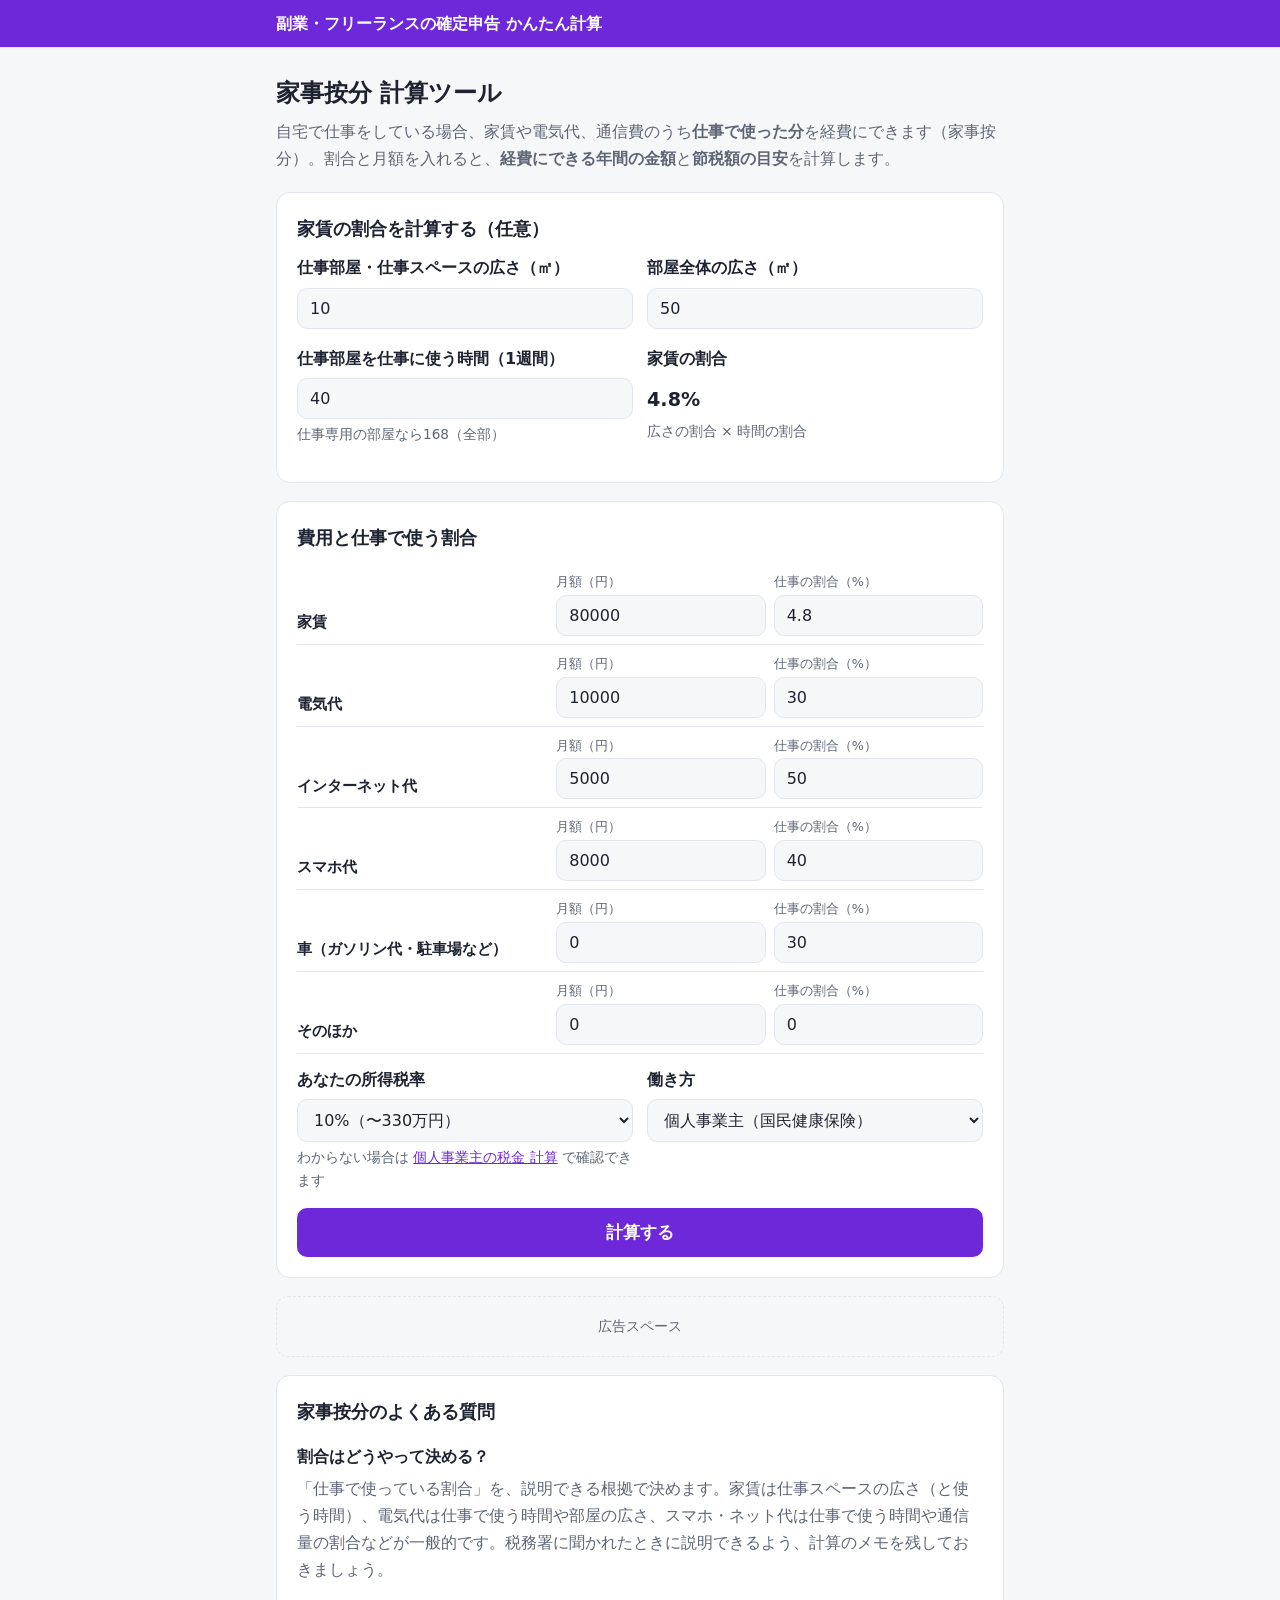
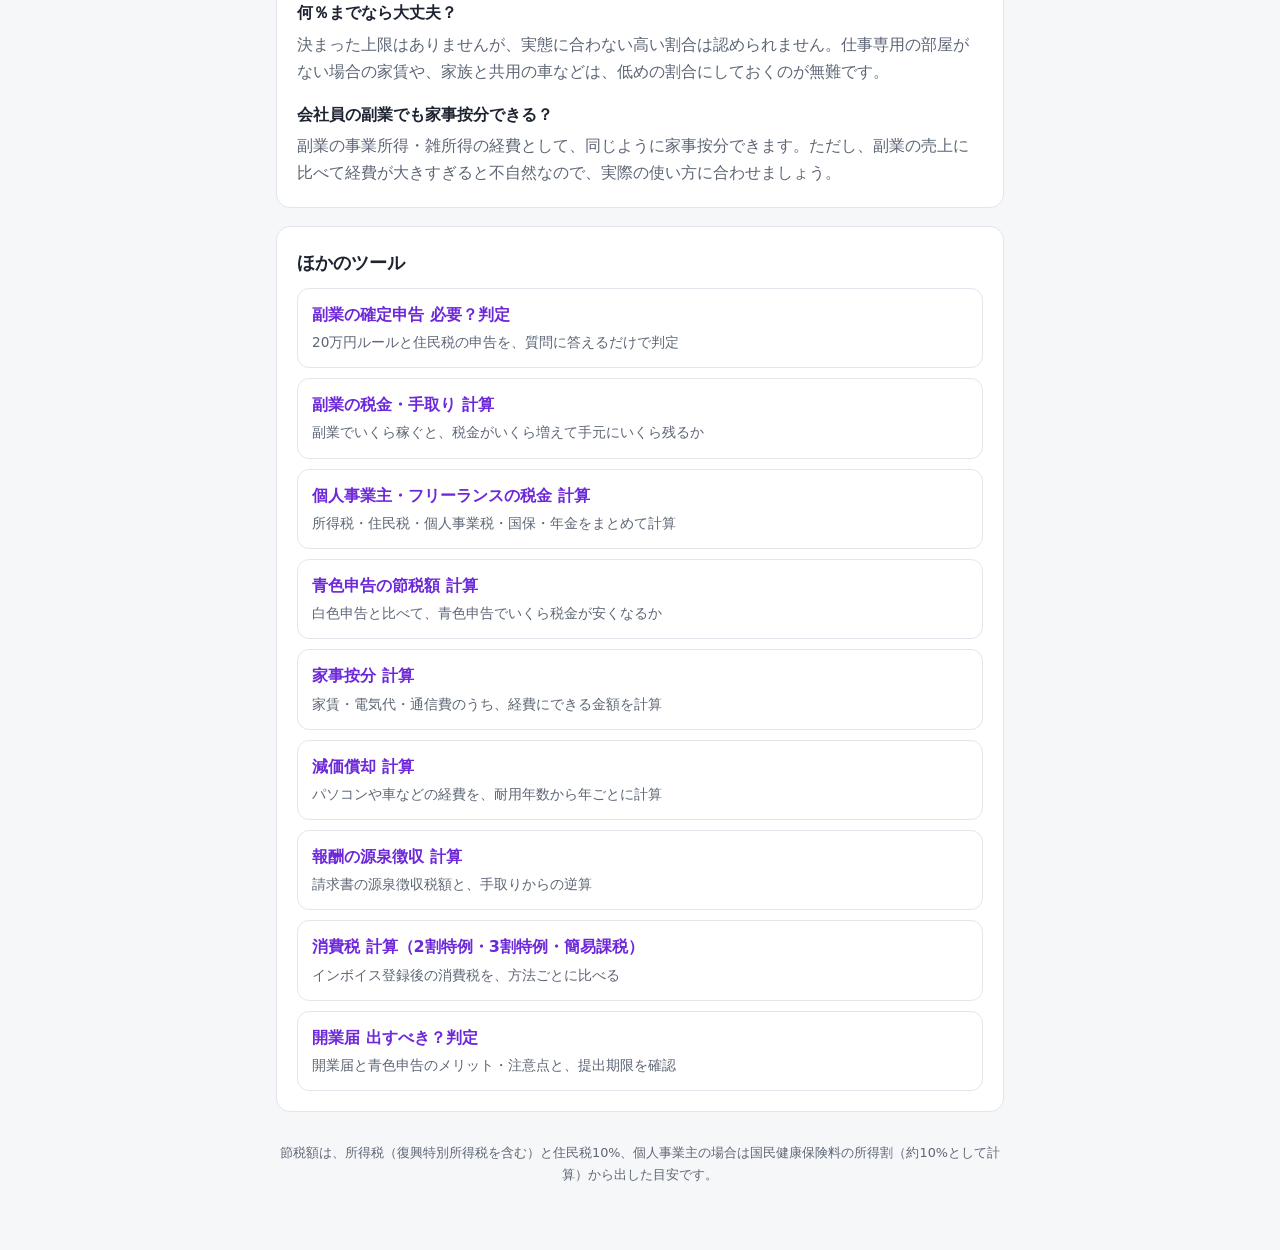
==== anbun/index.html @ 6773a240 "副業・フリーランスの確定申告 かんたん計算を公開（9ツール） Co-Authored-By: Claude Opus 5.5 <noreply@anthropic.com>" ====
<!doctype html>
<html lang="ja">
<head>
<meta charset="utf-8">
<meta name="viewport" content="width=device-width, initial-scale=1">
<title>家事按分 計算ツール｜家賃・電気代・通信費のうち経費にできる金額と節税額</title>
<meta name="description" content="自宅で仕事をする個人事業主・フリーランス・副業の人向け。家賃・電気代・スマホ・ネット代などの家事按分の割合と、経費にできる年間の金額、節税額の目安を計算します。家賃の面積の割合・時間の割合の計算にも対応。">
<link rel="canonical" href="https://harryquad.github.io/kakutei/anbun/">
<link rel="stylesheet" href="../assets/style.css">
<style>
.it{display:grid;grid-template-columns:1.2fr 1fr 1fr;gap:8px;align-items:end;padding:8px 0;border-bottom:1px solid var(--line)}
.it label{font-size:.8rem;font-weight:500;color:var(--muted);margin-bottom:2px}
.it b{font-size:.95rem}
@media (max-width:520px){.it{grid-template-columns:1fr 1fr}.it b{grid-column:1/3}}
</style>
</head>
<body>
<header class="site-header"><div><a href="/kakutei/">副業・フリーランスの確定申告 かんたん計算</a></div></header>
<div class="wrap">
  <h1>家事按分 計算ツール</h1>
  <p class="lead">自宅で仕事をしている場合、家賃や電気代、通信費のうち<strong>仕事で使った分</strong>を経費にできます（家事按分）。割合と月額を入れると、<strong>経費にできる年間の金額</strong>と<strong>節税額の目安</strong>を計算します。</p>

  <div class="card">
    <h2>家賃の割合を計算する（任意）</h2>
    <div class="row">
      <div class="field"><label for="area">仕事部屋・仕事スペースの広さ（㎡）</label><input type="number" id="area" min="0" value="10"></div>
      <div class="field"><label for="total">部屋全体の広さ（㎡）</label><input type="number" id="total" min="0" value="50"></div>
    </div>
    <div class="row">
      <div class="field"><label for="hours">仕事部屋を仕事に使う時間（1週間）</label><input type="number" id="hours" min="0" max="168" value="40">
        <div class="hint">仕事専用の部屋なら168（全部）</div></div>
      <div class="field"><label>家賃の割合</label><div id="rentRate" style="font-size:1.2rem;font-weight:700;padding-top:6px"></div>
        <div class="hint">広さの割合 × 時間の割合</div></div>
    </div>
  </div>

  <div class="card">
    <h2>費用と仕事で使う割合</h2>
    <div id="items"></div>
    <div class="row" style="margin-top:12px">
      <div class="field"><label for="rate">あなたの所得税率</label>
        <select id="rate"><option value="0.05">5%（課税所得195万円以下）</option><option value="0.1" selected>10%（〜330万円）</option><option value="0.2">20%（〜695万円）</option><option value="0.23">23%（〜900万円）</option><option value="0.33">33%（〜1,800万円）</option></select>
        <div class="hint">わからない場合は <a href="/kakutei/jigyo-zei/">個人事業主の税金 計算</a> で確認できます</div></div>
      <div class="field"><label for="who">働き方</label>
        <select id="who"><option value="free">個人事業主（国民健康保険）</option><option value="side">会社員の副業</option></select></div>
    </div>
    <button id="calc">計算する</button>
  </div>

  <div class="card" id="result" hidden></div>

  <div class="ad">広告スペース</div>

  <div class="card faq">
    <h2>家事按分のよくある質問</h2>
    <h3>割合はどうやって決める？</h3>
    <p>「仕事で使っている割合」を、説明できる根拠で決めます。家賃は仕事スペースの広さ（と使う時間）、電気代は仕事で使う時間や部屋の広さ、スマホ・ネット代は仕事で使う時間や通信量の割合などが一般的です。税務署に聞かれたときに説明できるよう、計算のメモを残しておきましょう。</p>
    <h3>何％までなら大丈夫？</h3>
    <p>決まった上限はありませんが、実態に合わない高い割合は認められません。仕事専用の部屋がない場合の家賃や、家族と共用の車などは、低めの割合にしておくのが無難です。</p>
    <h3>会社員の副業でも家事按分できる？</h3>
    <p>副業の事業所得・雑所得の経費として、同じように家事按分できます。ただし、副業の売上に比べて経費が大きすぎると不自然なので、実際の使い方に合わせましょう。</p>
  </div>

  <div class="card" id="related"></div>

  <footer>節税額は、所得税（復興特別所得税を含む）と住民税10%、個人事業主の場合は国民健康保険料の所得割（約10%として計算）から出した目安です。</footer>
</div>

<script src="../assets/site.js"></script>
<script src="../assets/calc.js"></script>
<script>
const $ = id => document.getElementById(id);
const ITEMS = [
  ["rent", "家賃", 80000, "rent"], ["elec", "電気代", 10000, 30], ["net", "インターネット代", 5000, 50],
  ["phone", "スマホ代", 8000, 40], ["car", "車（ガソリン代・駐車場など）", 0, 30], ["other", "そのほか", 0, 0],
];
$("items").innerHTML = ITEMS.map(([id, name, amt, r]) => `
  <div class="it"><b>${name}</b>
    <div><label for="${id}A">月額（円）</label><input type="number" id="${id}A" min="0" value="${amt}"></div>
    <div><label for="${id}R">仕事の割合（%）</label><input type="number" id="${id}R" min="0" max="100" value="${r === "rent" ? 0 : r}"></div>
  </div>`).join("");

function rentRate() {
  const a = num("area"), t = num("total"), h = Math.min(168, num("hours"));
  const r = t ? Math.min(1, a / t) * (h / 168) : 0;
  $("rentRate").textContent = (r * 100).toFixed(1) + "%";
  $("rentR").value = (r * 100).toFixed(1);
  return r;
}
["area", "total", "hours"].forEach(id => $(id).addEventListener("input", rentRate));
rentRate();

function calc() {
  const out = $("result");
  out.hidden = false;
  const rows = ITEMS.map(([id, name]) => {
    const monthly = num(id + "A"), rate = Math.min(100, num(id + "R")) / 100;
    return { name, monthly, rate, year: Math.floor(monthly * 12 * rate) };
  }).filter(r => r.monthly > 0);
  const total = rows.reduce((s, r) => s + r.year, 0);
  const rate = Number($("rate").value);
  const free = $("who").value === "free";
  const saveRate = rate * 1.021 + 0.1 + (free ? 0.1 : 0);
  out.innerHTML = `
    <div class="big">
      <div class="stat good"><div class="k">経費にできる金額（年間）</div><div class="v">${yen(total)}</div></div>
      <div class="stat good"><div class="k">安くなる税金・保険料（目安）</div><div class="v">${yen(total * saveRate)}</div></div>
      <div class="stat"><div class="k">経費1万円あたり</div><div class="v">${yen(10000 * saveRate)}</div></div>
    </div>
    <table class="info">
      <tr><th>費用</th><th class="num">月額</th><th class="num">割合</th><th class="num">経費（年間）</th></tr>
      ${rows.map(r => `<tr><td>${r.name}</td><td class="num">${yen(r.monthly)}</td><td class="num">${(r.rate * 100).toFixed(1)}%</td><td class="num">${yen(r.year)}</td></tr>`).join("")}
    </table>
    <p class="note">家事按分した経費は、帳簿に毎月つけても、年末にまとめて計上してもかまいません。会計ソフトには家事按分の設定があり、割合を登録しておけば自動で計算されます。</p>`;
  out.scrollIntoView({ behavior: "smooth", block: "start" });
}
$("calc").addEventListener("click", calc);
</script>
</body>
</html>
---- assets/style.css ----
:root{
  --bg:#f6f7f9;--card:#fff;--text:#1d2330;--muted:#5d6675;--line:#e2e6ec;
  --accent:#6d28d9;--accent-soft:#f1ebff;--on-accent:#fff;--good:#16a34a;--good-soft:#dcfce7;
  --warn:#ea580c;--warn-soft:#ffedd5;--off:#9aa3b2;--err:#dc2626;
}
@media (prefers-color-scheme: dark){
  :root{
    --bg:#0f1218;--card:#181c24;--text:#e7eaf0;--muted:#9aa3b2;--line:#2a303c;
    --accent:#a78bfa;--accent-soft:#2a2145;--on-accent:#150b2e;--good:#4ade80;--good-soft:#12301f;
    --warn:#fb923c;--warn-soft:#3a2413;--off:#5d6675;--err:#f87171;
  }
}
*{box-sizing:border-box}
body{margin:0;background:var(--bg);color:var(--text);font-family:system-ui,-apple-system,"Hiragino Sans","Yu Gothic UI",sans-serif;line-height:1.7}
a{color:var(--accent)}
.site-header{background:var(--accent);border-bottom:1px solid var(--line)}
.site-header div{max-width:760px;margin:0 auto;padding:10px 16px}
.site-header a{font-weight:700;text-decoration:none;color:var(--on-accent)}
.wrap{max-width:760px;margin:0 auto;padding:24px 16px 64px}
h1{font-size:1.5rem;margin:.2em 0 .3em;line-height:1.4}
h2{font-size:1.15rem;margin:0 0 10px}
.lead{color:var(--muted);margin:0 0 20px}
.card{background:var(--card);border:1px solid var(--line);border-radius:14px;padding:20px;margin-bottom:18px}
label{display:block;font-weight:600;margin-bottom:6px}
.field{margin-bottom:16px}
input[type=date],input[type=number],input[type=text],select,textarea{width:100%;padding:10px 12px;font-size:1rem;border:1px solid var(--line);border-radius:10px;background:var(--bg);color:var(--text);font-family:inherit}
.row{display:grid;grid-template-columns:1fr 1fr;gap:14px}
@media (max-width:520px){.row{grid-template-columns:1fr}}
.checks{display:flex;flex-wrap:wrap;gap:8px 18px}
.checks label{font-weight:400;display:flex;align-items:center;gap:6px;margin:0}
.hint{font-size:.85rem;color:var(--muted);margin-top:4px}
button{width:100%;padding:13px;font-size:1.05rem;font-weight:700;border:0;border-radius:10px;background:var(--accent);color:var(--on-accent);cursor:pointer;font-family:inherit}
button:hover{filter:brightness(1.08)}
button.sub{background:var(--accent-soft);color:var(--accent)}
.big{display:grid;grid-template-columns:repeat(3,1fr);gap:10px;margin-bottom:14px}
@media (max-width:520px){.big{grid-template-columns:1fr}}
.stat{border-radius:12px;padding:14px;background:var(--bg)}
.stat .k{font-size:.8rem;color:var(--muted)}
.stat .v{font-size:1.25rem;font-weight:700}
.stat.warn .v{color:var(--warn)} .stat.good .v{color:var(--good)}
.err{color:var(--err);font-weight:600}
table.info{width:100%;border-collapse:collapse;font-size:.95rem}
table.info td,table.info th{padding:8px 4px;border-bottom:1px solid var(--line);vertical-align:top;text-align:left}
table.info th{color:var(--muted);font-weight:500;font-size:.85rem}
table.info td:first-child{color:var(--muted)}
table.info td.num,table.info th.num{text-align:right;font-variant-numeric:tabular-nums}
.note{font-size:.85rem;color:var(--muted);background:var(--bg);border-radius:10px;padding:10px 12px;margin-top:12px}
.ad{border:1px dashed var(--line);border-radius:12px;padding:18px;text-align:center;color:var(--muted);font-size:.85rem;margin-bottom:18px}
.faq h3{font-size:1rem;margin:16px 0 4px}
.faq p{margin:0;color:var(--muted)}
.tools{list-style:none;margin:0;padding:0;display:grid;gap:10px}
.tools a{display:block;padding:12px 14px;border:1px solid var(--line);border-radius:12px;text-decoration:none;color:var(--text);background:var(--card)}
.tools a:hover{border-color:var(--accent)}
.tools b{display:block;color:var(--accent)}
.tools span{font-size:.85rem;color:var(--muted)}
footer{font-size:.8rem;color:var(--muted);text-align:center;margin-top:30px}
.verdict{font-size:1.2rem;font-weight:700;margin:0 0 10px}
.verdict.ok{color:var(--good)} .verdict.ng{color:var(--warn)}
.q{padding:12px 0;border-bottom:1px solid var(--line)}
.q .t{font-weight:600;margin-bottom:6px}
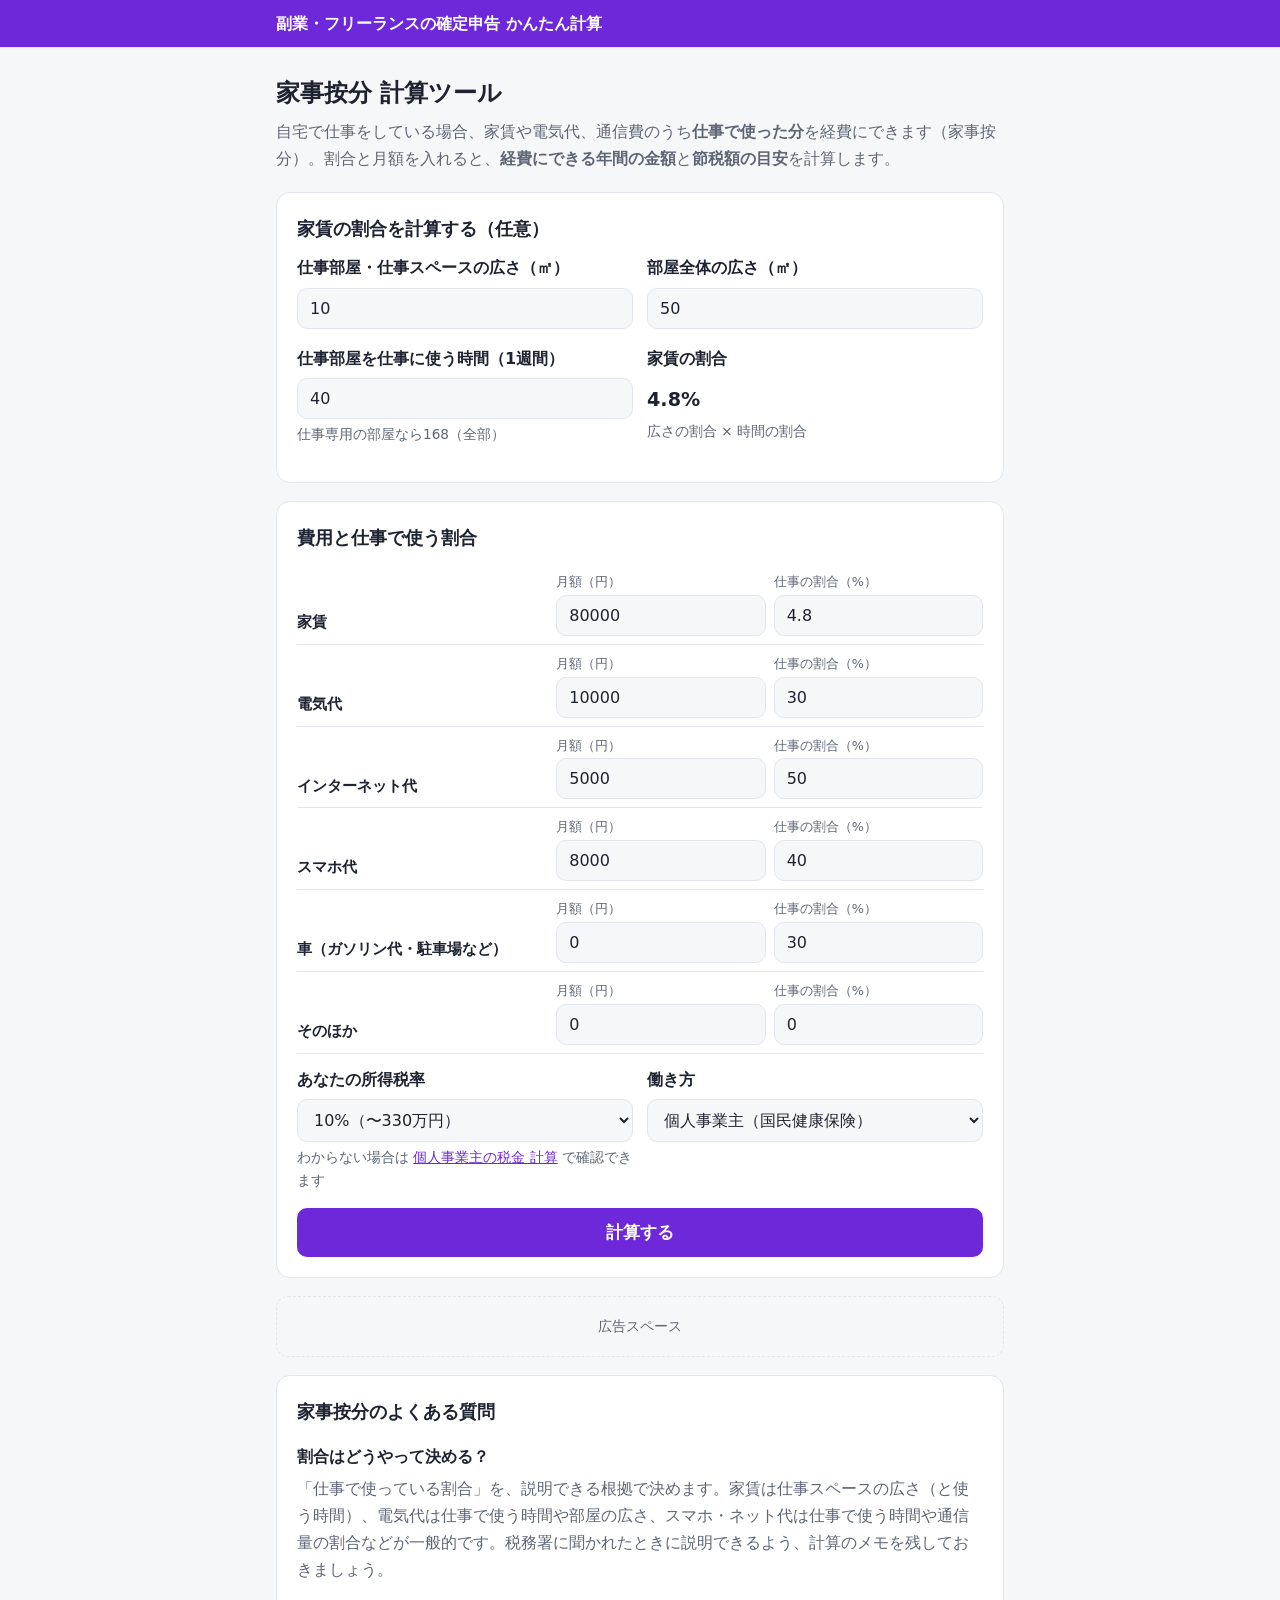
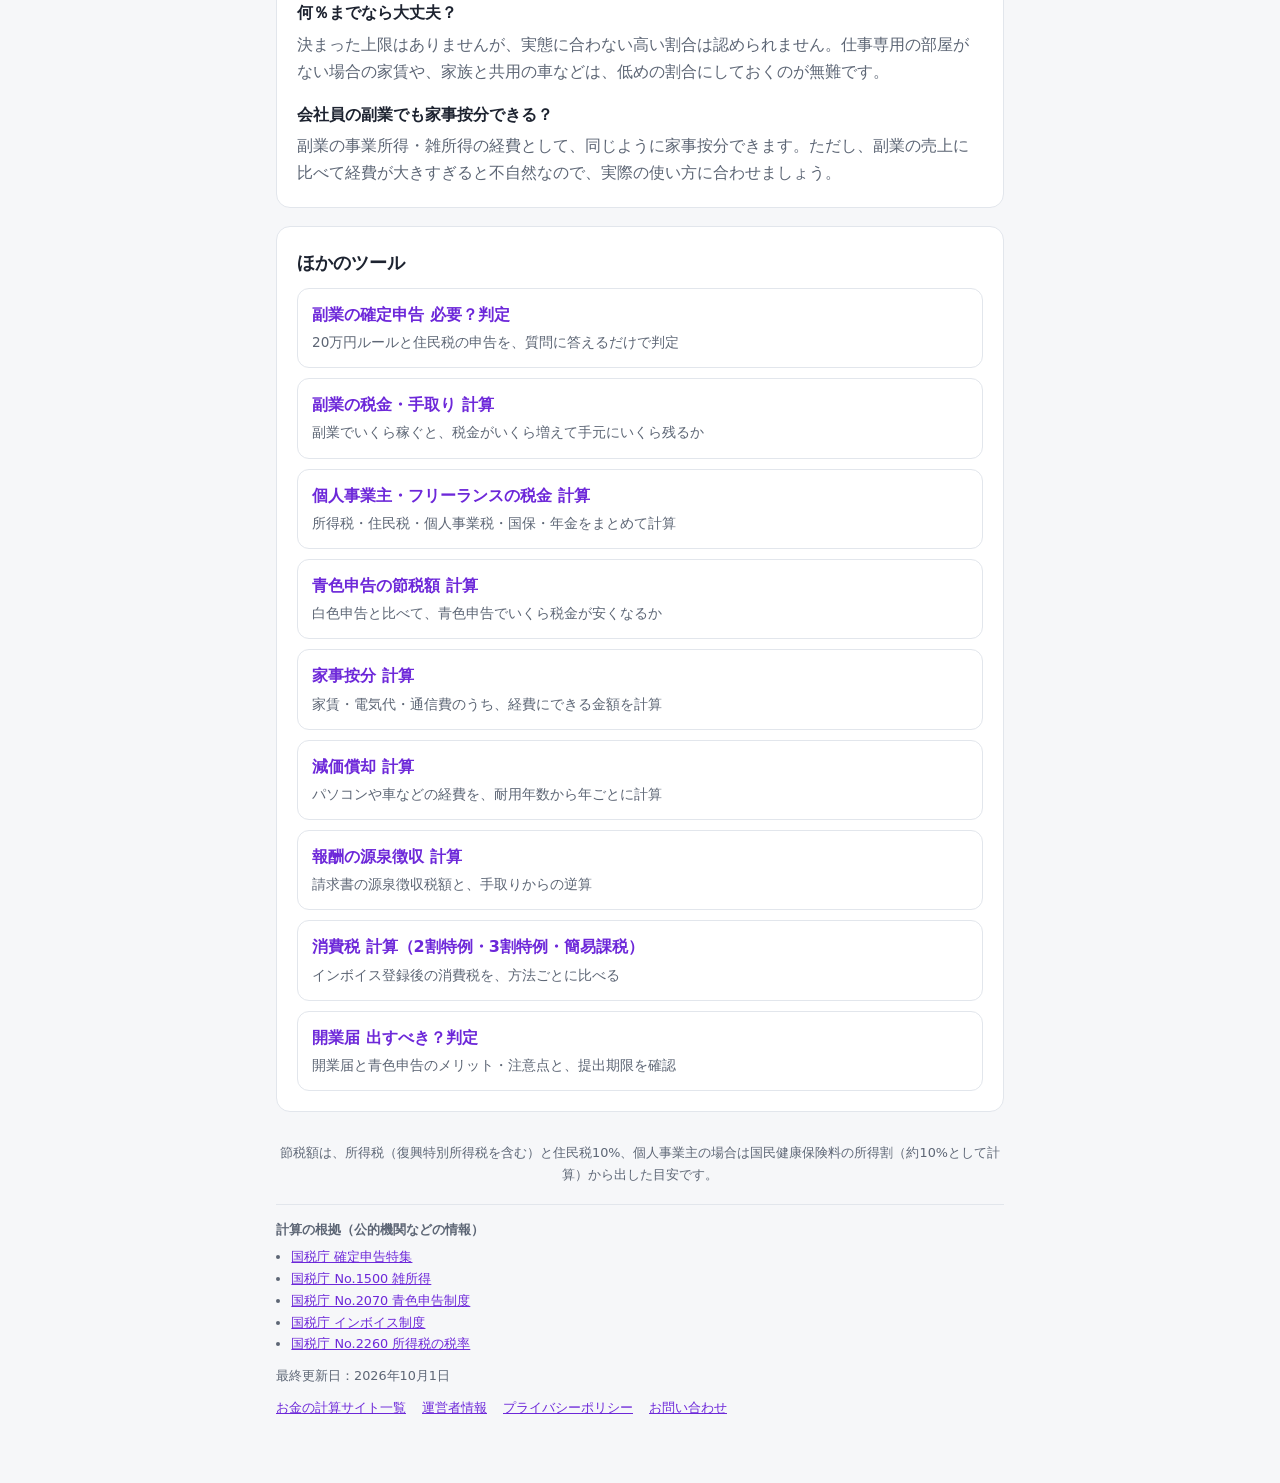
==== commit 8e4ae49a: "運営者情報・プライバシーポリシー・お問い合わせ・サイト一覧へのリンク、計算の根拠、最終更新日、OGP、アイコンを追加 Co-Authored-By: Claude Opus 5.5 <noreply@" ====
--- a/anbun/index.html
+++ b/anbun/index.html
@@ -6,6 +6,17 @@
 <title>家事按分 計算ツール｜家賃・電気代・通信費のうち経費にできる金額と節税額</title>
 <meta name="description" content="自宅で仕事をする個人事業主・フリーランス・副業の人向け。家賃・電気代・スマホ・ネット代などの家事按分の割合と、経費にできる年間の金額、節税額の目安を計算します。家賃の面積の割合・時間の割合の計算にも対応。">
 <link rel="canonical" href="https://harryquad.github.io/kakutei/anbun/">
+<!--sw-head-->
+<meta property="og:type" content="website">
+<meta property="og:site_name" content="副業・フリーランスの確定申告 かんたん計算">
+<meta property="og:title" content="家事按分 計算ツール｜家賃・電気代・通信費のうち経費にできる金額と節税額">
+<meta property="og:description" content="自宅で仕事をする個人事業主・フリーランス・副業の人向け。家賃・電気代・スマホ・ネット代などの家事按分の割合と、経費にできる年間の金額、節税額の目安を計算します。家賃の面積の割合・時間の割合の計算にも対応。">
+<meta property="og:url" content="https://harryquad.github.io/kakutei/anbun/">
+<meta property="og:locale" content="ja_JP">
+<meta name="twitter:card" content="summary">
+<link rel="icon" href="/favicon.ico" sizes="48x48">
+<link rel="icon" href="/favicon.svg" type="image/svg+xml">
+<!--/sw-head-->
 <link rel="stylesheet" href="../assets/style.css">
 <style>
 .it{display:grid;grid-template-columns:1.2fr 1fr 1fr;gap:8px;align-items:end;padding:8px 0;border-bottom:1px solid var(--line)}
@@ -64,6 +75,9 @@
   <div class="card" id="related"></div>
 
   <footer>節税額は、所得税（復興特別所得税を含む）と住民税10%、個人事業主の場合は国民健康保険料の所得割（約10%として計算）から出した目安です。</footer>
+<!--sw-foot-->
+<div style="font-size:.8rem;color:var(--muted);margin-top:18px;border-top:1px solid var(--line);padding-top:14px"><p style="margin:0 0 6px;font-weight:600">計算の根拠（公的機関などの情報）</p><ul style="margin:0 0 10px;padding-left:1.2em"><li><a href="https://www.nta.go.jp/taxes/shiraberu/shinkoku/tokushu/index.htm" target="_blank" rel="noopener">国税庁 確定申告特集</a></li><li><a href="https://www.nta.go.jp/taxes/shiraberu/taxanswer/shotoku/1500.htm" target="_blank" rel="noopener">国税庁 No.1500 雑所得</a></li><li><a href="https://www.nta.go.jp/taxes/shiraberu/taxanswer/shotoku/2070.htm" target="_blank" rel="noopener">国税庁 No.2070 青色申告制度</a></li><li><a href="https://www.nta.go.jp/taxes/shiraberu/zeimokubetsu/shohi/keigenzeiritsu/invoice.htm" target="_blank" rel="noopener">国税庁 インボイス制度</a></li><li><a href="https://www.nta.go.jp/taxes/shiraberu/taxanswer/shotoku/2260.htm" target="_blank" rel="noopener">国税庁 No.2260 所得税の税率</a></li></ul><p style="margin:0 0 10px">最終更新日：2026年10月1日</p><nav style="display:flex;flex-wrap:wrap;gap:6px 16px"><a href="/sites/">お金の計算サイト一覧</a><a href="/about/">運営者情報</a><a href="/privacy/">プライバシーポリシー</a><a href="/contact/">お問い合わせ</a></nav></div>
+<!--/sw-foot-->
 </div>
 
 <script src="../assets/site.js"></script>
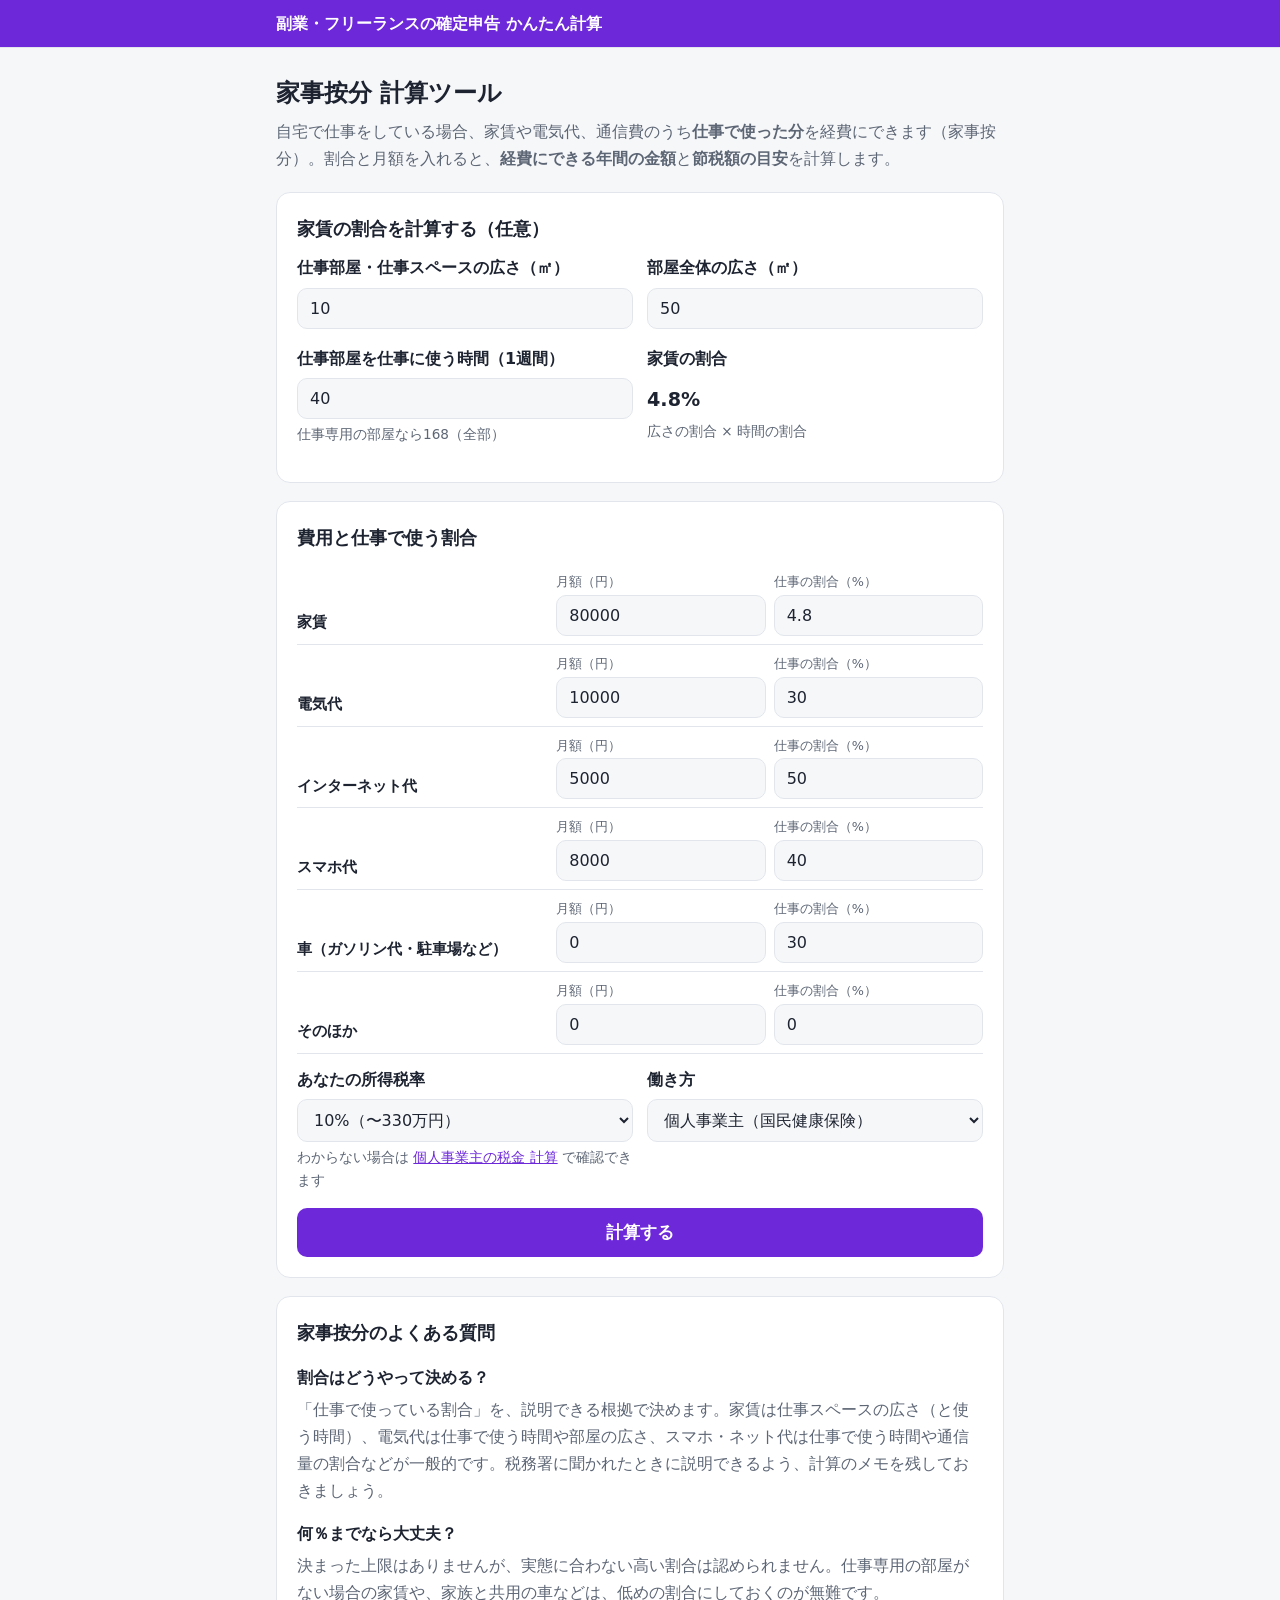
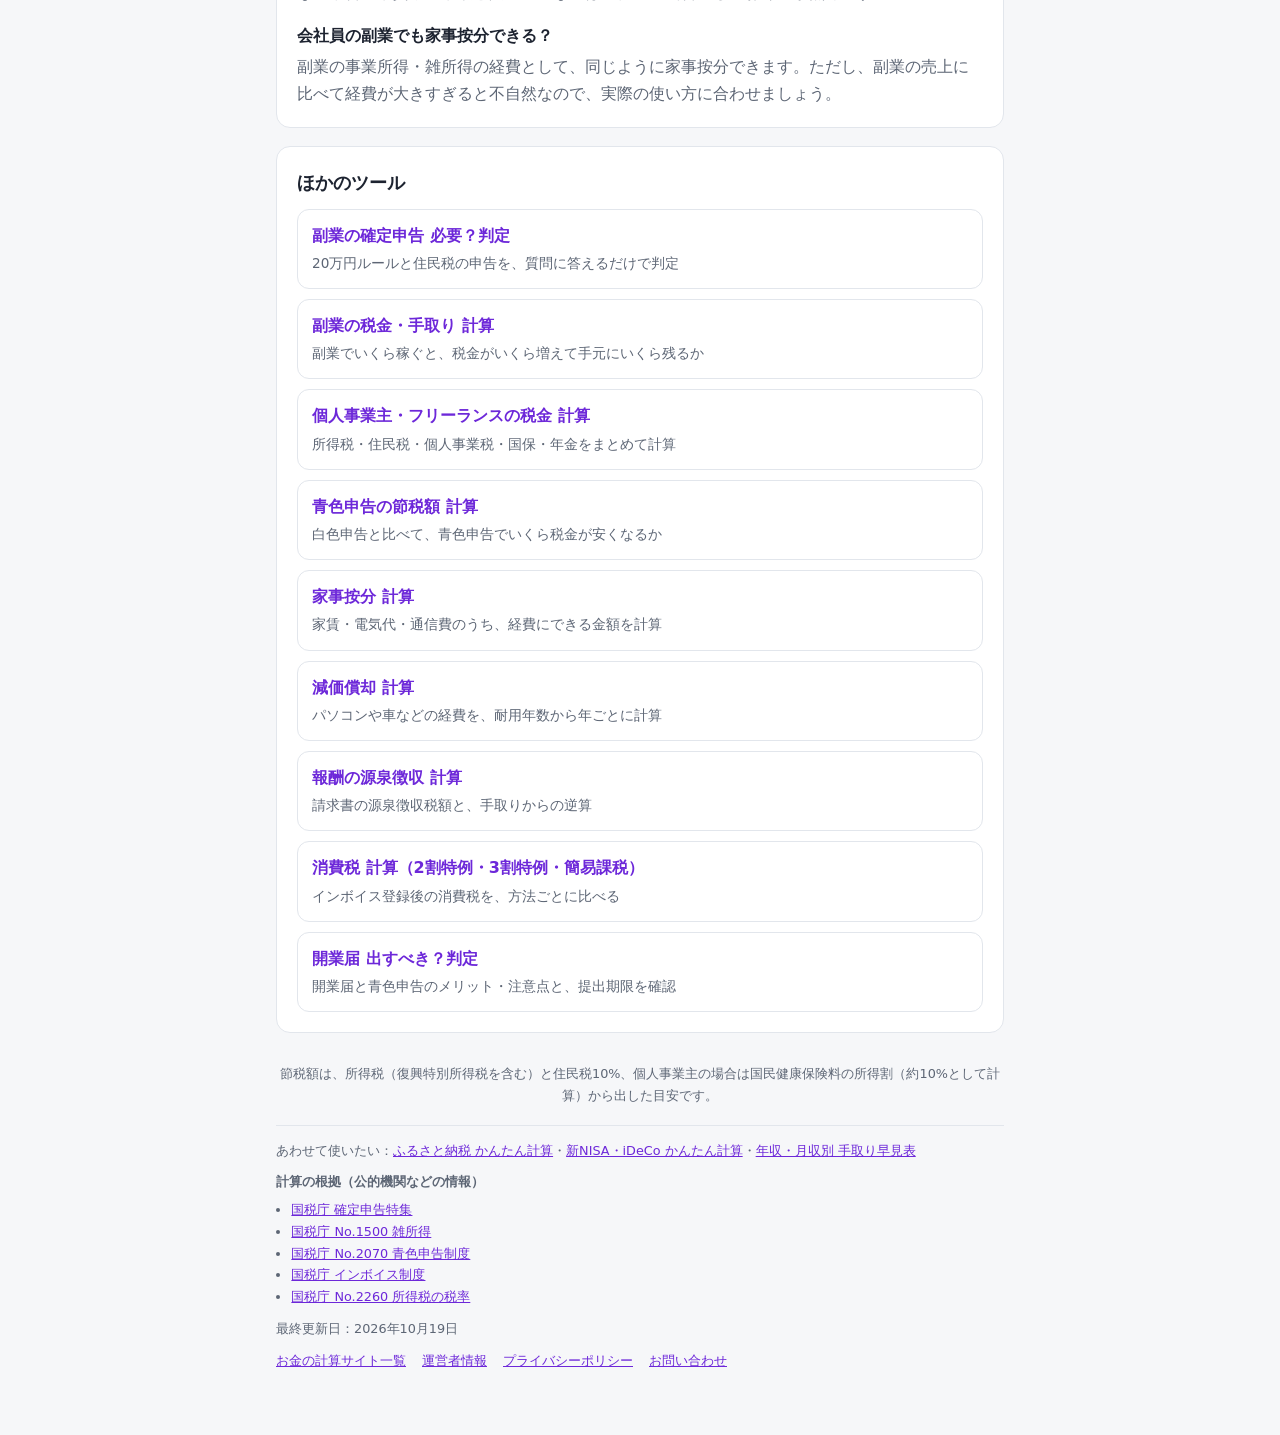
==== commit a29c5a42: "空の広告枠を非表示にし、関連サイトへのリンクを追加 Co-Authored-By: Claude Opus 5.5 <noreply@anthropic.com>" ====
--- a/anbun/index.html
+++ b/anbun/index.html
@@ -76,7 +76,7 @@
 
   <footer>節税額は、所得税（復興特別所得税を含む）と住民税10%、個人事業主の場合は国民健康保険料の所得割（約10%として計算）から出した目安です。</footer>
 <!--sw-foot-->
-<div style="font-size:.8rem;color:var(--muted);margin-top:18px;border-top:1px solid var(--line);padding-top:14px"><p style="margin:0 0 6px;font-weight:600">計算の根拠（公的機関などの情報）</p><ul style="margin:0 0 10px;padding-left:1.2em"><li><a href="https://www.nta.go.jp/taxes/shiraberu/shinkoku/tokushu/index.htm" target="_blank" rel="noopener">国税庁 確定申告特集</a></li><li><a href="https://www.nta.go.jp/taxes/shiraberu/taxanswer/shotoku/1500.htm" target="_blank" rel="noopener">国税庁 No.1500 雑所得</a></li><li><a href="https://www.nta.go.jp/taxes/shiraberu/taxanswer/shotoku/2070.htm" target="_blank" rel="noopener">国税庁 No.2070 青色申告制度</a></li><li><a href="https://www.nta.go.jp/taxes/shiraberu/zeimokubetsu/shohi/keigenzeiritsu/invoice.htm" target="_blank" rel="noopener">国税庁 インボイス制度</a></li><li><a href="https://www.nta.go.jp/taxes/shiraberu/taxanswer/shotoku/2260.htm" target="_blank" rel="noopener">国税庁 No.2260 所得税の税率</a></li></ul><p style="margin:0 0 10px">最終更新日：2026年10月1日</p><nav style="display:flex;flex-wrap:wrap;gap:6px 16px"><a href="/sites/">お金の計算サイト一覧</a><a href="/about/">運営者情報</a><a href="/privacy/">プライバシーポリシー</a><a href="/contact/">お問い合わせ</a></nav></div>
+<div style="font-size:.8rem;color:var(--muted);margin-top:18px;border-top:1px solid var(--line);padding-top:14px"><p style="margin:0 0 10px">あわせて使いたい：<a href="/furusato/">ふるさと納税 かんたん計算</a>・<a href="/nisa/">新NISA・iDeCo かんたん計算</a>・<a href="/nenshu/">年収・月収別 手取り早見表</a></p><p style="margin:0 0 6px;font-weight:600">計算の根拠（公的機関などの情報）</p><ul style="margin:0 0 10px;padding-left:1.2em"><li><a href="https://www.nta.go.jp/taxes/shiraberu/shinkoku/tokushu/index.htm" target="_blank" rel="noopener">国税庁 確定申告特集</a></li><li><a href="https://www.nta.go.jp/taxes/shiraberu/taxanswer/shotoku/1500.htm" target="_blank" rel="noopener">国税庁 No.1500 雑所得</a></li><li><a href="https://www.nta.go.jp/taxes/shiraberu/taxanswer/shotoku/2070.htm" target="_blank" rel="noopener">国税庁 No.2070 青色申告制度</a></li><li><a href="https://www.nta.go.jp/taxes/shiraberu/zeimokubetsu/shohi/keigenzeiritsu/invoice.htm" target="_blank" rel="noopener">国税庁 インボイス制度</a></li><li><a href="https://www.nta.go.jp/taxes/shiraberu/taxanswer/shotoku/2260.htm" target="_blank" rel="noopener">国税庁 No.2260 所得税の税率</a></li></ul><p style="margin:0 0 10px">最終更新日：2026年10月19日</p><nav style="display:flex;flex-wrap:wrap;gap:6px 16px"><a href="/sites/">お金の計算サイト一覧</a><a href="/about/">運営者情報</a><a href="/privacy/">プライバシーポリシー</a><a href="/contact/">お問い合わせ</a></nav></div>
 <!--/sw-foot-->
 </div>
 
--- a/assets/style.css
+++ b/assets/style.css
@@ -45,7 +45,8 @@
 table.info td:first-child{color:var(--muted)}
 table.info td.num,table.info th.num{text-align:right;font-variant-numeric:tabular-nums}
 .note{font-size:.85rem;color:var(--muted);background:var(--bg);border-radius:10px;padding:10px 12px;margin-top:12px}
-.ad{border:1px dashed var(--line);border-radius:12px;padding:18px;text-align:center;color:var(--muted);font-size:.85rem;margin-bottom:18px}
+.ad{display:none}
+.ad.on{display:block;border:1px solid var(--line);border-radius:12px;padding:14px;margin-bottom:18px;background:var(--card)}
 .faq h3{font-size:1rem;margin:16px 0 4px}
 .faq p{margin:0;color:var(--muted)}
 .tools{list-style:none;margin:0;padding:0;display:grid;gap:10px}
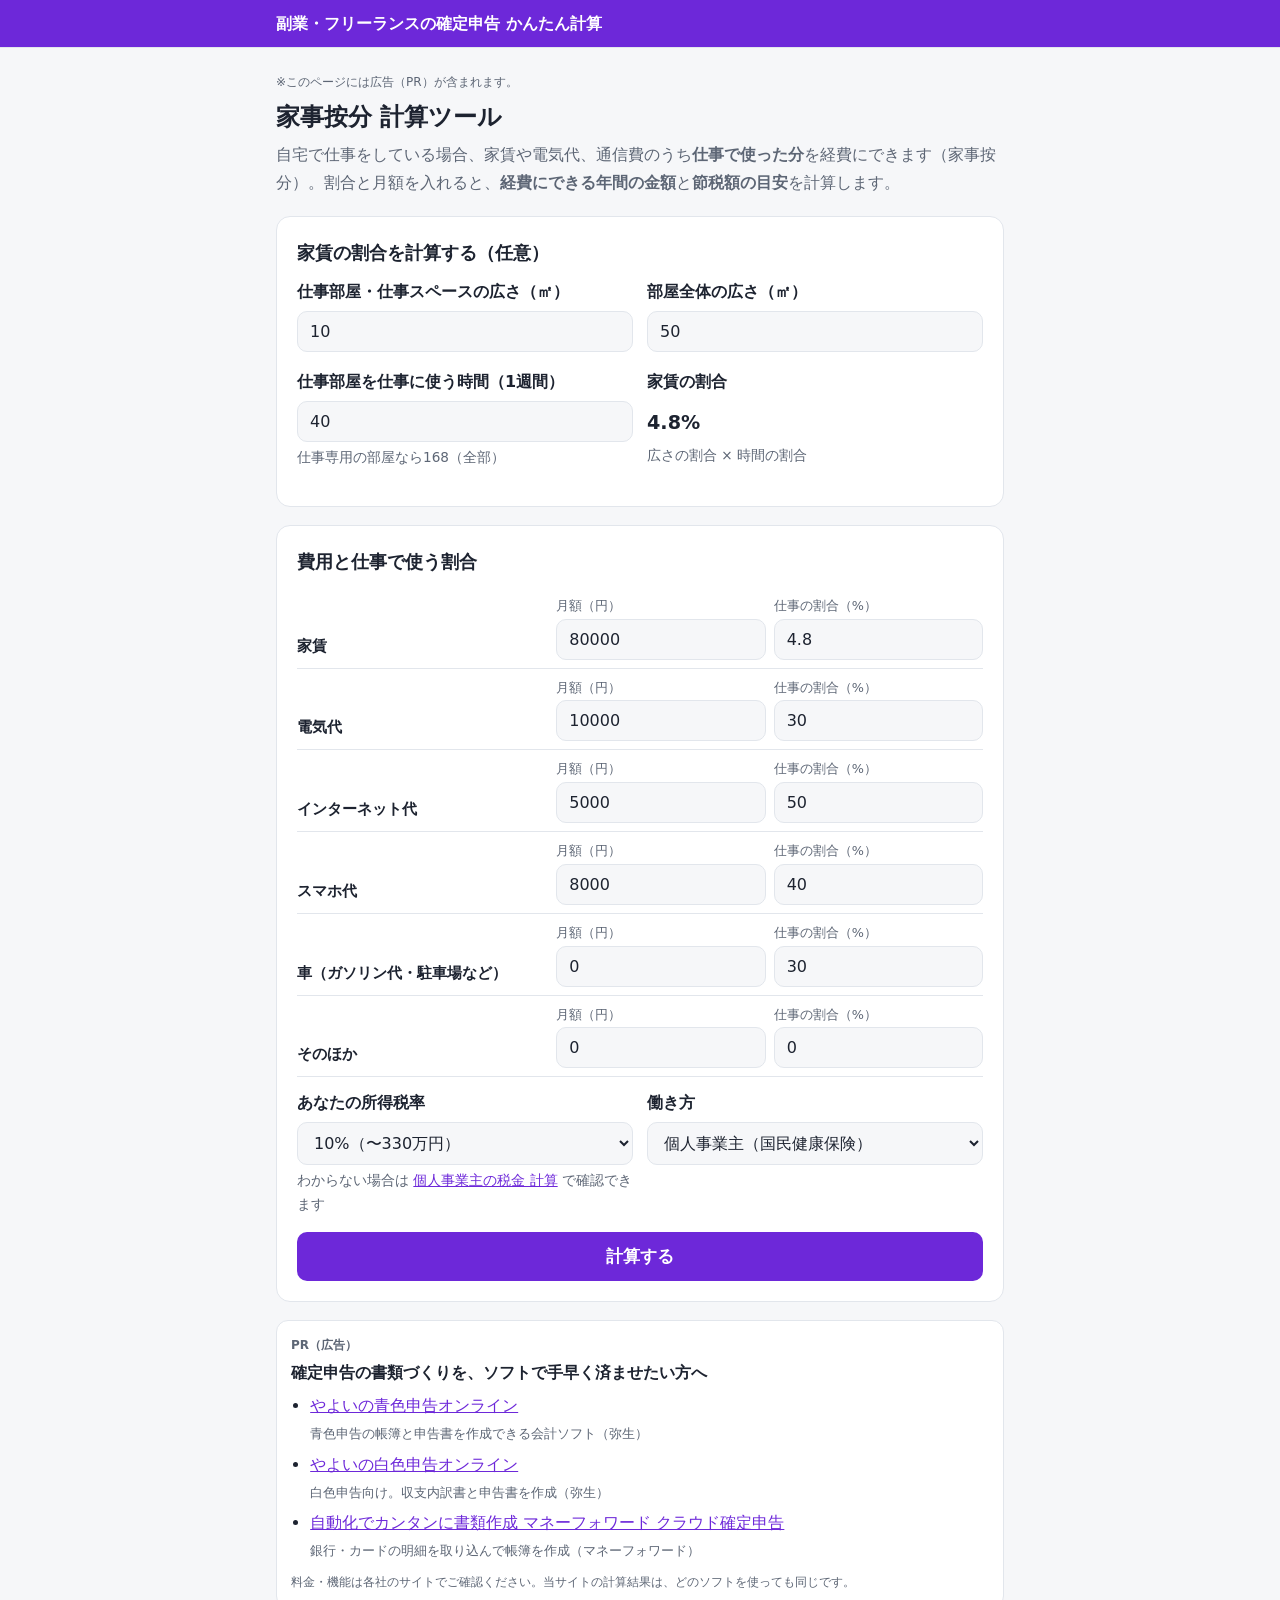
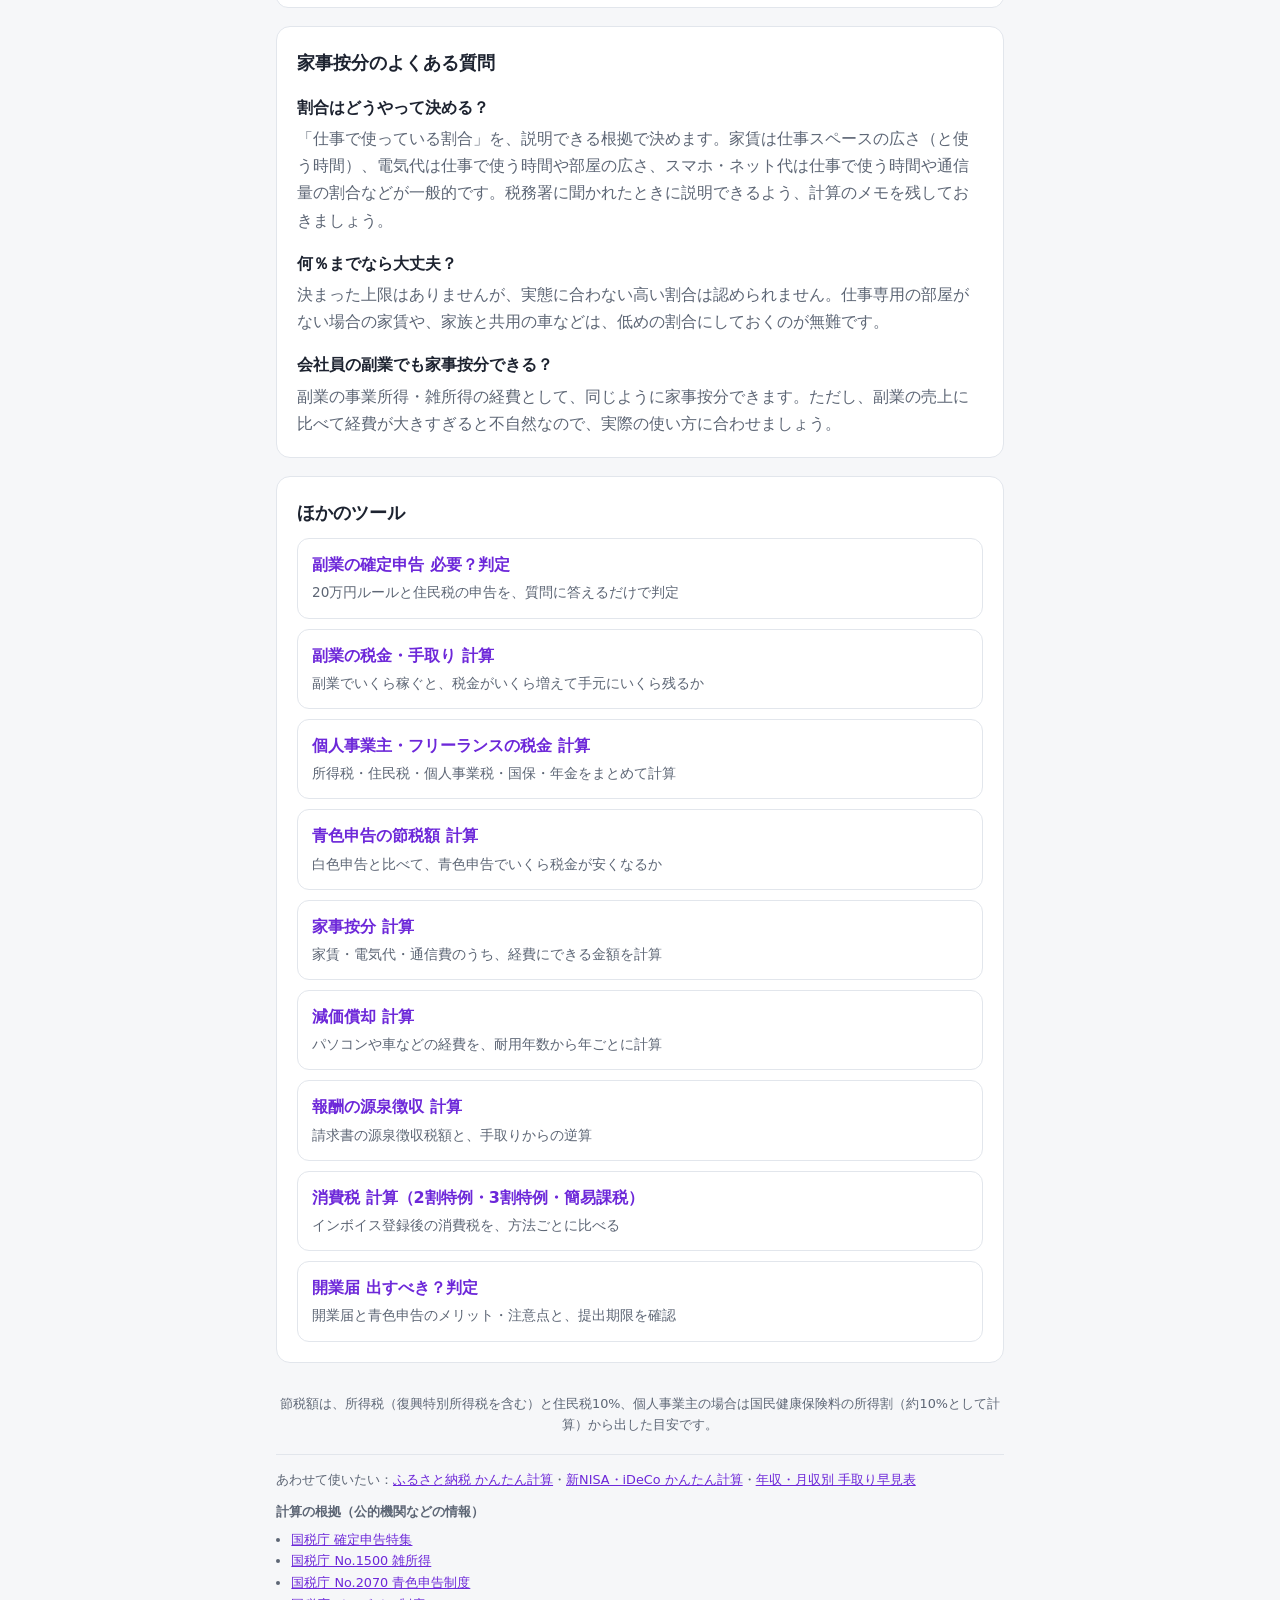
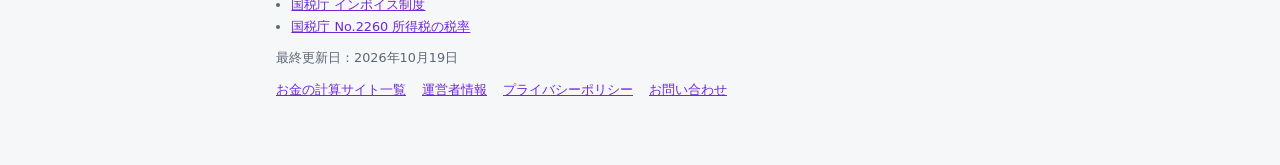
==== commit f2ebba26: "提携済みの広告（PR表示つき）を掲載 Co-Authored-By: Claude Opus 5.5 <noreply@anthropic.com>" ====
--- a/anbun/index.html
+++ b/anbun/index.html
@@ -5,13 +5,13 @@
 <meta name="viewport" content="width=device-width, initial-scale=1">
 <title>家事按分 計算ツール｜家賃・電気代・通信費のうち経費にできる金額と節税額</title>
 <meta name="description" content="自宅で仕事をする個人事業主・フリーランス・副業の人向け。家賃・電気代・スマホ・ネット代などの家事按分の割合と、経費にできる年間の金額、節税額の目安を計算します。家賃の面積の割合・時間の割合の計算にも対応。">
-<link rel="canonical" href="https://harryquad.github.io/kakutei/anbun/">
+<link rel="canonical" href="https://okanenokeisan.com/kakutei/anbun/">
 <!--sw-head-->
 <meta property="og:type" content="website">
 <meta property="og:site_name" content="副業・フリーランスの確定申告 かんたん計算">
 <meta property="og:title" content="家事按分 計算ツール｜家賃・電気代・通信費のうち経費にできる金額と節税額">
 <meta property="og:description" content="自宅で仕事をする個人事業主・フリーランス・副業の人向け。家賃・電気代・スマホ・ネット代などの家事按分の割合と、経費にできる年間の金額、節税額の目安を計算します。家賃の面積の割合・時間の割合の計算にも対応。">
-<meta property="og:url" content="https://harryquad.github.io/kakutei/anbun/">
+<meta property="og:url" content="https://okanenokeisan.com/kakutei/anbun/">
 <meta property="og:locale" content="ja_JP">
 <meta name="twitter:card" content="summary">
 <link rel="icon" href="/favicon.ico" sizes="48x48">
@@ -28,6 +28,7 @@
 <body>
 <header class="site-header"><div><a href="/kakutei/">副業・フリーランスの確定申告 かんたん計算</a></div></header>
 <div class="wrap">
+<!--sw-pr--><p class="pr-note" style="font-size:.75rem;color:var(--muted);margin:0 0 8px">※このページには広告（PR）が含まれます。</p><!--/sw-pr-->
   <h1>家事按分 計算ツール</h1>
   <p class="lead">自宅で仕事をしている場合、家賃や電気代、通信費のうち<strong>仕事で使った分</strong>を経費にできます（家事按分）。割合と月額を入れると、<strong>経費にできる年間の金額</strong>と<strong>節税額の目安</strong>を計算します。</p>
 
@@ -60,7 +61,7 @@
 
   <div class="card" id="result" hidden></div>
 
-  <div class="ad">広告スペース</div>
+  <!--sw-ad--><div class="ad on"><p style="margin:0 0 4px;font-size:.75rem;color:var(--muted);font-weight:700">PR（広告）</p><p style="margin:0 0 6px;font-weight:700">確定申告の書類づくりを、ソフトで手早く済ませたい方へ</p><ul style="margin:0;padding-left:1.2em"><li style="margin:4px 0"><a href="https://px.a8.net/svt/ejp?a8mat=4BEK9C+E2NWKY+35XE+5YJRM" rel="nofollow sponsored">やよいの青色申告オンライン</a><img border="0" width="1" height="1" src="https://www17.a8.net/0.gif?a8mat=4BEK9C+E2NWKY+35XE+5YJRM" alt=""><br><small style="color:var(--muted)">青色申告の帳簿と申告書を作成できる会計ソフト（弥生）</small></li><li style="margin:4px 0"><a href="https://px.a8.net/svt/ejp?a8mat=4BEK9C+E2NWKY+35XE+601S2" rel="nofollow sponsored">やよいの白色申告オンライン</a><img border="0" width="1" height="1" src="https://www14.a8.net/0.gif?a8mat=4BEK9C+E2NWKY+35XE+601S2" alt=""><br><small style="color:var(--muted)">白色申告向け。収支内訳書と申告書を作成（弥生）</small></li><li style="margin:4px 0"><a href="https://px.a8.net/svt/ejp?a8mat=4BEK9C+E39C6Q+4JGQ+BX3J6" rel="nofollow sponsored">自動化でカンタンに書類作成 マネーフォワード クラウド確定申告</a><img border="0" width="1" height="1" src="https://www14.a8.net/0.gif?a8mat=4BEK9C+E39C6Q+4JGQ+BX3J6" alt=""><br><small style="color:var(--muted)">銀行・カードの明細を取り込んで帳簿を作成（マネーフォワード）</small></li></ul><p style="margin:8px 0 0;font-size:.78rem;color:var(--muted)">料金・機能は各社のサイトでご確認ください。当サイトの計算結果は、どのソフトを使っても同じです。</p></div><!--/sw-ad-->
 
   <div class="card faq">
     <h2>家事按分のよくある質問</h2>
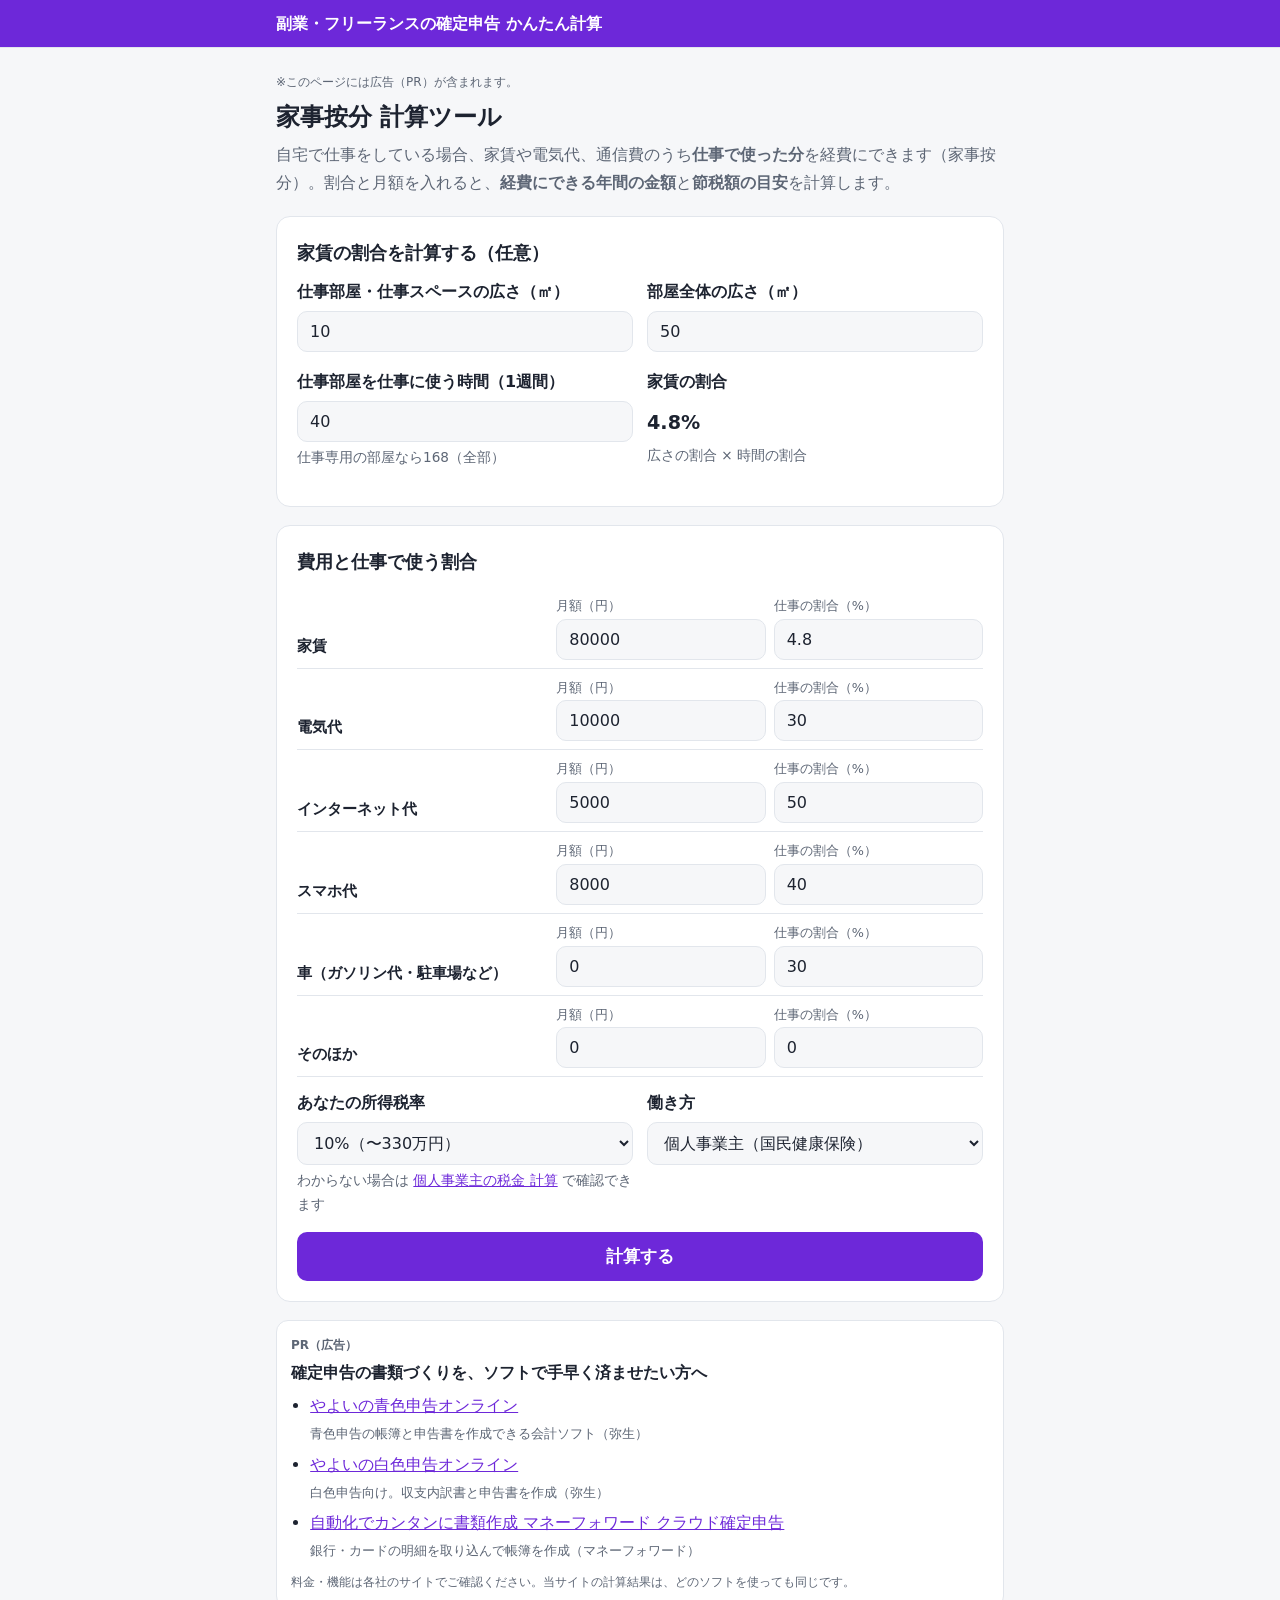
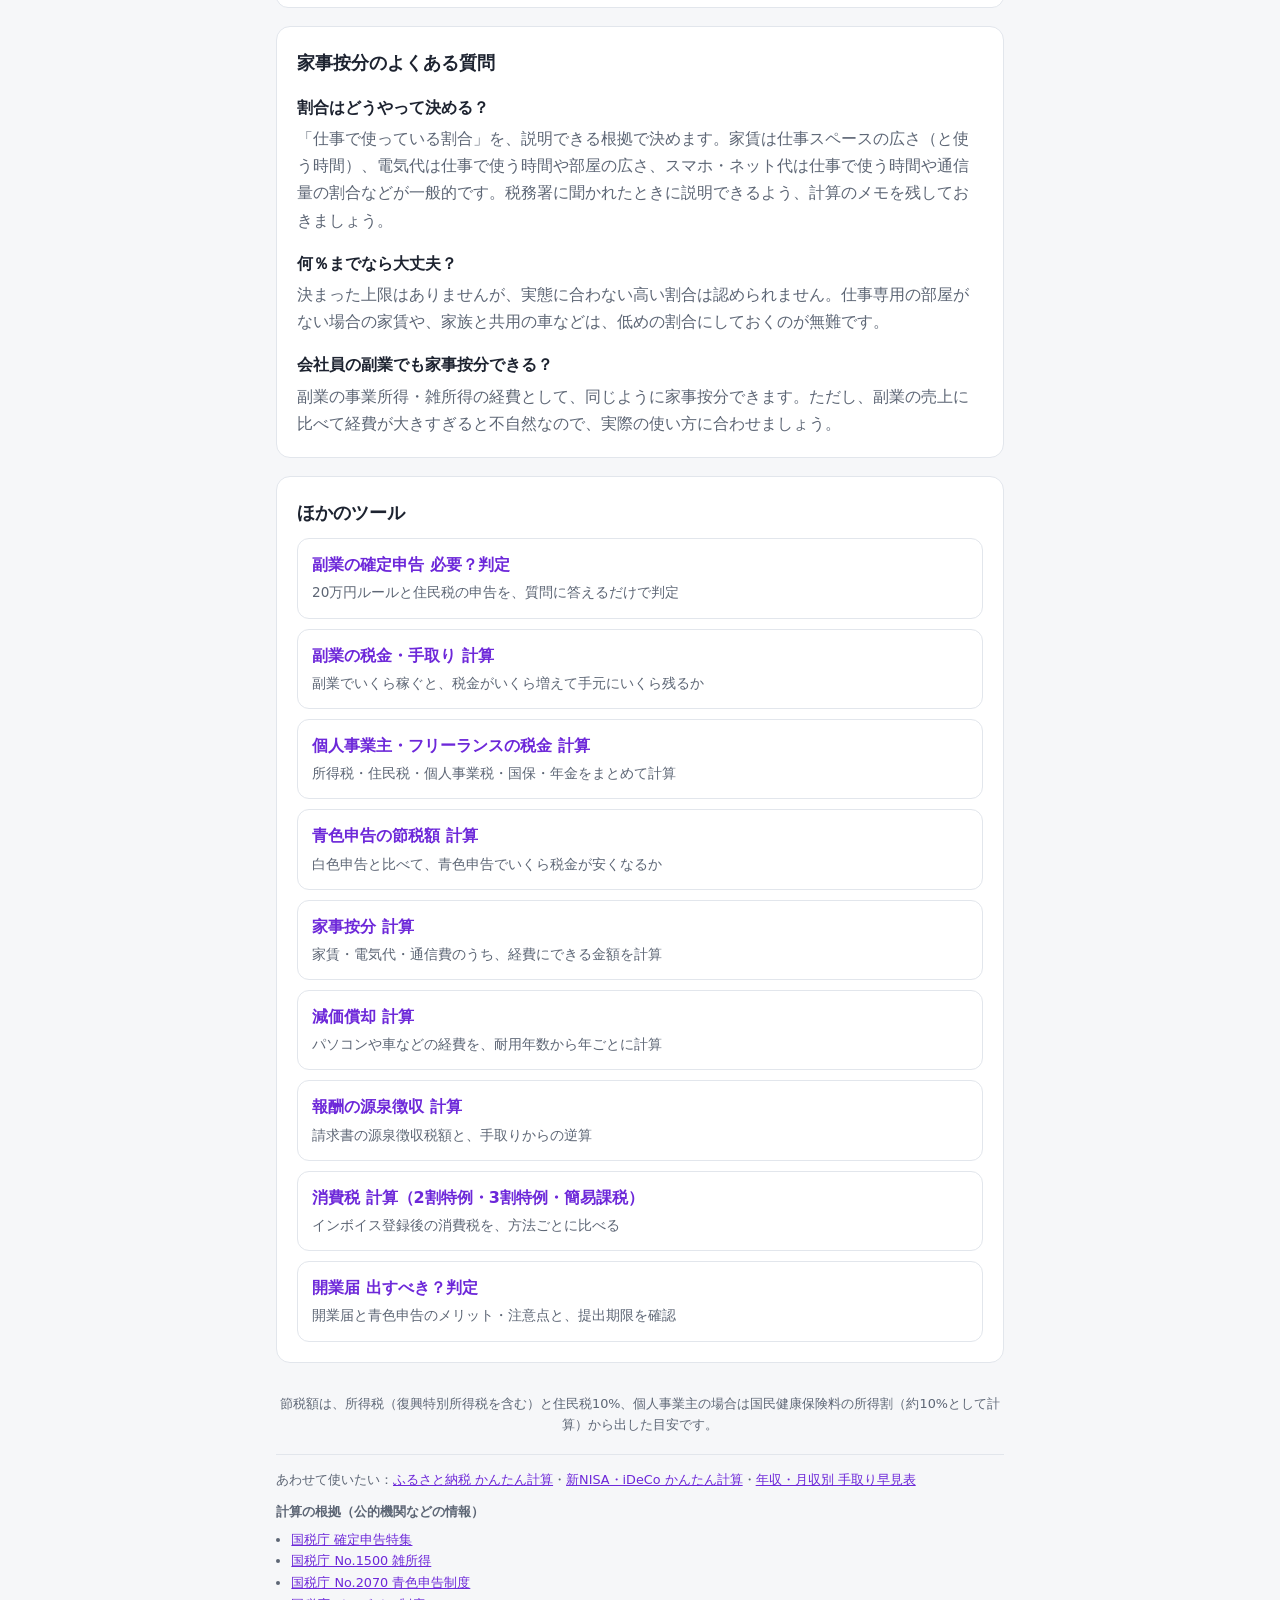
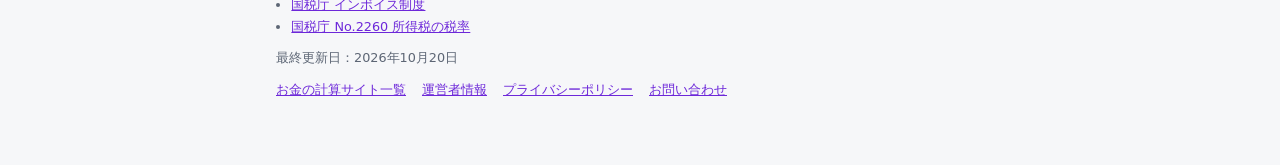
==== commit bdcc34e3: "Googleアナリティクス（GA4）を導入し、プライバシーポリシーを更新 Co-Authored-By: Claude Opus 5.5 <noreply@anthropic.com>" ====
--- a/anbun/index.html
+++ b/anbun/index.html
@@ -16,6 +16,8 @@
 <meta name="twitter:card" content="summary">
 <link rel="icon" href="/favicon.ico" sizes="48x48">
 <link rel="icon" href="/favicon.svg" type="image/svg+xml">
+<script async src="https://www.googletagmanager.com/gtag/js?id=G-CTGWFB173X"></script>
+<script>window.dataLayer=window.dataLayer||[];function gtag(){dataLayer.push(arguments);}gtag('js',new Date());gtag('config','G-CTGWFB173X');</script>
 <!--/sw-head-->
 <link rel="stylesheet" href="../assets/style.css">
 <style>
@@ -61,7 +63,7 @@
 
   <div class="card" id="result" hidden></div>
 
-  <!--sw-ad--><div class="ad on"><p style="margin:0 0 4px;font-size:.75rem;color:var(--muted);font-weight:700">PR（広告）</p><p style="margin:0 0 6px;font-weight:700">確定申告の書類づくりを、ソフトで手早く済ませたい方へ</p><ul style="margin:0;padding-left:1.2em"><li style="margin:4px 0"><a href="https://px.a8.net/svt/ejp?a8mat=4BEK9C+E2NWKY+35XE+5YJRM" rel="nofollow sponsored">やよいの青色申告オンライン</a><img border="0" width="1" height="1" src="https://www17.a8.net/0.gif?a8mat=4BEK9C+E2NWKY+35XE+5YJRM" alt=""><br><small style="color:var(--muted)">青色申告の帳簿と申告書を作成できる会計ソフト（弥生）</small></li><li style="margin:4px 0"><a href="https://px.a8.net/svt/ejp?a8mat=4BEK9C+E2NWKY+35XE+601S2" rel="nofollow sponsored">やよいの白色申告オンライン</a><img border="0" width="1" height="1" src="https://www14.a8.net/0.gif?a8mat=4BEK9C+E2NWKY+35XE+601S2" alt=""><br><small style="color:var(--muted)">白色申告向け。収支内訳書と申告書を作成（弥生）</small></li><li style="margin:4px 0"><a href="https://px.a8.net/svt/ejp?a8mat=4BEK9C+E39C6Q+4JGQ+BX3J6" rel="nofollow sponsored">自動化でカンタンに書類作成 マネーフォワード クラウド確定申告</a><img border="0" width="1" height="1" src="https://www14.a8.net/0.gif?a8mat=4BEK9C+E39C6Q+4JGQ+BX3J6" alt=""><br><small style="color:var(--muted)">銀行・カードの明細を取り込んで帳簿を作成（マネーフォワード）</small></li></ul><p style="margin:8px 0 0;font-size:.78rem;color:var(--muted)">料金・機能は各社のサイトでご確認ください。当サイトの計算結果は、どのソフトを使っても同じです。</p></div><!--/sw-ad-->
+  <!--sw-ad--><div class="ad on"><p style="margin:0 0 4px;font-size:.75rem;color:var(--muted);font-weight:700">PR（広告）</p><p style="margin:0 0 6px;font-weight:700">確定申告の書類づくりを、ソフトで手早く済ませたい方へ</p><ul style="margin:0;padding-left:1.2em"><li style="margin:4px 0"><a href="https://px.a8.net/svt/ejp?a8mat=4BEK9C+E2NWKY+35XE+5YJRM&id1=kakutei&id2=anbun" rel="nofollow sponsored">やよいの青色申告オンライン</a><img border="0" width="1" height="1" src="https://www17.a8.net/0.gif?a8mat=4BEK9C+E2NWKY+35XE+5YJRM" alt=""><br><small style="color:var(--muted)">青色申告の帳簿と申告書を作成できる会計ソフト（弥生）</small></li><li style="margin:4px 0"><a href="https://px.a8.net/svt/ejp?a8mat=4BEK9C+E2NWKY+35XE+601S2&id1=kakutei&id2=anbun" rel="nofollow sponsored">やよいの白色申告オンライン</a><img border="0" width="1" height="1" src="https://www14.a8.net/0.gif?a8mat=4BEK9C+E2NWKY+35XE+601S2" alt=""><br><small style="color:var(--muted)">白色申告向け。収支内訳書と申告書を作成（弥生）</small></li><li style="margin:4px 0"><a href="https://px.a8.net/svt/ejp?a8mat=4BEK9C+E39C6Q+4JGQ+BX3J6&id1=kakutei&id2=anbun" rel="nofollow sponsored">自動化でカンタンに書類作成 マネーフォワード クラウド確定申告</a><img border="0" width="1" height="1" src="https://www14.a8.net/0.gif?a8mat=4BEK9C+E39C6Q+4JGQ+BX3J6" alt=""><br><small style="color:var(--muted)">銀行・カードの明細を取り込んで帳簿を作成（マネーフォワード）</small></li></ul><p style="margin:8px 0 0;font-size:.78rem;color:var(--muted)">料金・機能は各社のサイトでご確認ください。当サイトの計算結果は、どのソフトを使っても同じです。</p></div><!--/sw-ad-->
 
   <div class="card faq">
     <h2>家事按分のよくある質問</h2>
@@ -77,7 +79,7 @@
 
   <footer>節税額は、所得税（復興特別所得税を含む）と住民税10%、個人事業主の場合は国民健康保険料の所得割（約10%として計算）から出した目安です。</footer>
 <!--sw-foot-->
-<div style="font-size:.8rem;color:var(--muted);margin-top:18px;border-top:1px solid var(--line);padding-top:14px"><p style="margin:0 0 10px">あわせて使いたい：<a href="/furusato/">ふるさと納税 かんたん計算</a>・<a href="/nisa/">新NISA・iDeCo かんたん計算</a>・<a href="/nenshu/">年収・月収別 手取り早見表</a></p><p style="margin:0 0 6px;font-weight:600">計算の根拠（公的機関などの情報）</p><ul style="margin:0 0 10px;padding-left:1.2em"><li><a href="https://www.nta.go.jp/taxes/shiraberu/shinkoku/tokushu/index.htm" target="_blank" rel="noopener">国税庁 確定申告特集</a></li><li><a href="https://www.nta.go.jp/taxes/shiraberu/taxanswer/shotoku/1500.htm" target="_blank" rel="noopener">国税庁 No.1500 雑所得</a></li><li><a href="https://www.nta.go.jp/taxes/shiraberu/taxanswer/shotoku/2070.htm" target="_blank" rel="noopener">国税庁 No.2070 青色申告制度</a></li><li><a href="https://www.nta.go.jp/taxes/shiraberu/zeimokubetsu/shohi/keigenzeiritsu/invoice.htm" target="_blank" rel="noopener">国税庁 インボイス制度</a></li><li><a href="https://www.nta.go.jp/taxes/shiraberu/taxanswer/shotoku/2260.htm" target="_blank" rel="noopener">国税庁 No.2260 所得税の税率</a></li></ul><p style="margin:0 0 10px">最終更新日：2026年10月19日</p><nav style="display:flex;flex-wrap:wrap;gap:6px 16px"><a href="/sites/">お金の計算サイト一覧</a><a href="/about/">運営者情報</a><a href="/privacy/">プライバシーポリシー</a><a href="/contact/">お問い合わせ</a></nav></div>
+<div style="font-size:.8rem;color:var(--muted);margin-top:18px;border-top:1px solid var(--line);padding-top:14px"><p style="margin:0 0 10px">あわせて使いたい：<a href="/furusato/">ふるさと納税 かんたん計算</a>・<a href="/nisa/">新NISA・iDeCo かんたん計算</a>・<a href="/nenshu/">年収・月収別 手取り早見表</a></p><p style="margin:0 0 6px;font-weight:600">計算の根拠（公的機関などの情報）</p><ul style="margin:0 0 10px;padding-left:1.2em"><li><a href="https://www.nta.go.jp/taxes/shiraberu/shinkoku/tokushu/index.htm" target="_blank" rel="noopener">国税庁 確定申告特集</a></li><li><a href="https://www.nta.go.jp/taxes/shiraberu/taxanswer/shotoku/1500.htm" target="_blank" rel="noopener">国税庁 No.1500 雑所得</a></li><li><a href="https://www.nta.go.jp/taxes/shiraberu/taxanswer/shotoku/2070.htm" target="_blank" rel="noopener">国税庁 No.2070 青色申告制度</a></li><li><a href="https://www.nta.go.jp/taxes/shiraberu/zeimokubetsu/shohi/keigenzeiritsu/invoice.htm" target="_blank" rel="noopener">国税庁 インボイス制度</a></li><li><a href="https://www.nta.go.jp/taxes/shiraberu/taxanswer/shotoku/2260.htm" target="_blank" rel="noopener">国税庁 No.2260 所得税の税率</a></li></ul><p style="margin:0 0 10px">最終更新日：2026年10月20日</p><nav style="display:flex;flex-wrap:wrap;gap:6px 16px"><a href="/sites/">お金の計算サイト一覧</a><a href="/about/">運営者情報</a><a href="/privacy/">プライバシーポリシー</a><a href="/contact/">お問い合わせ</a></nav></div>
 <!--/sw-foot-->
 </div>
 
